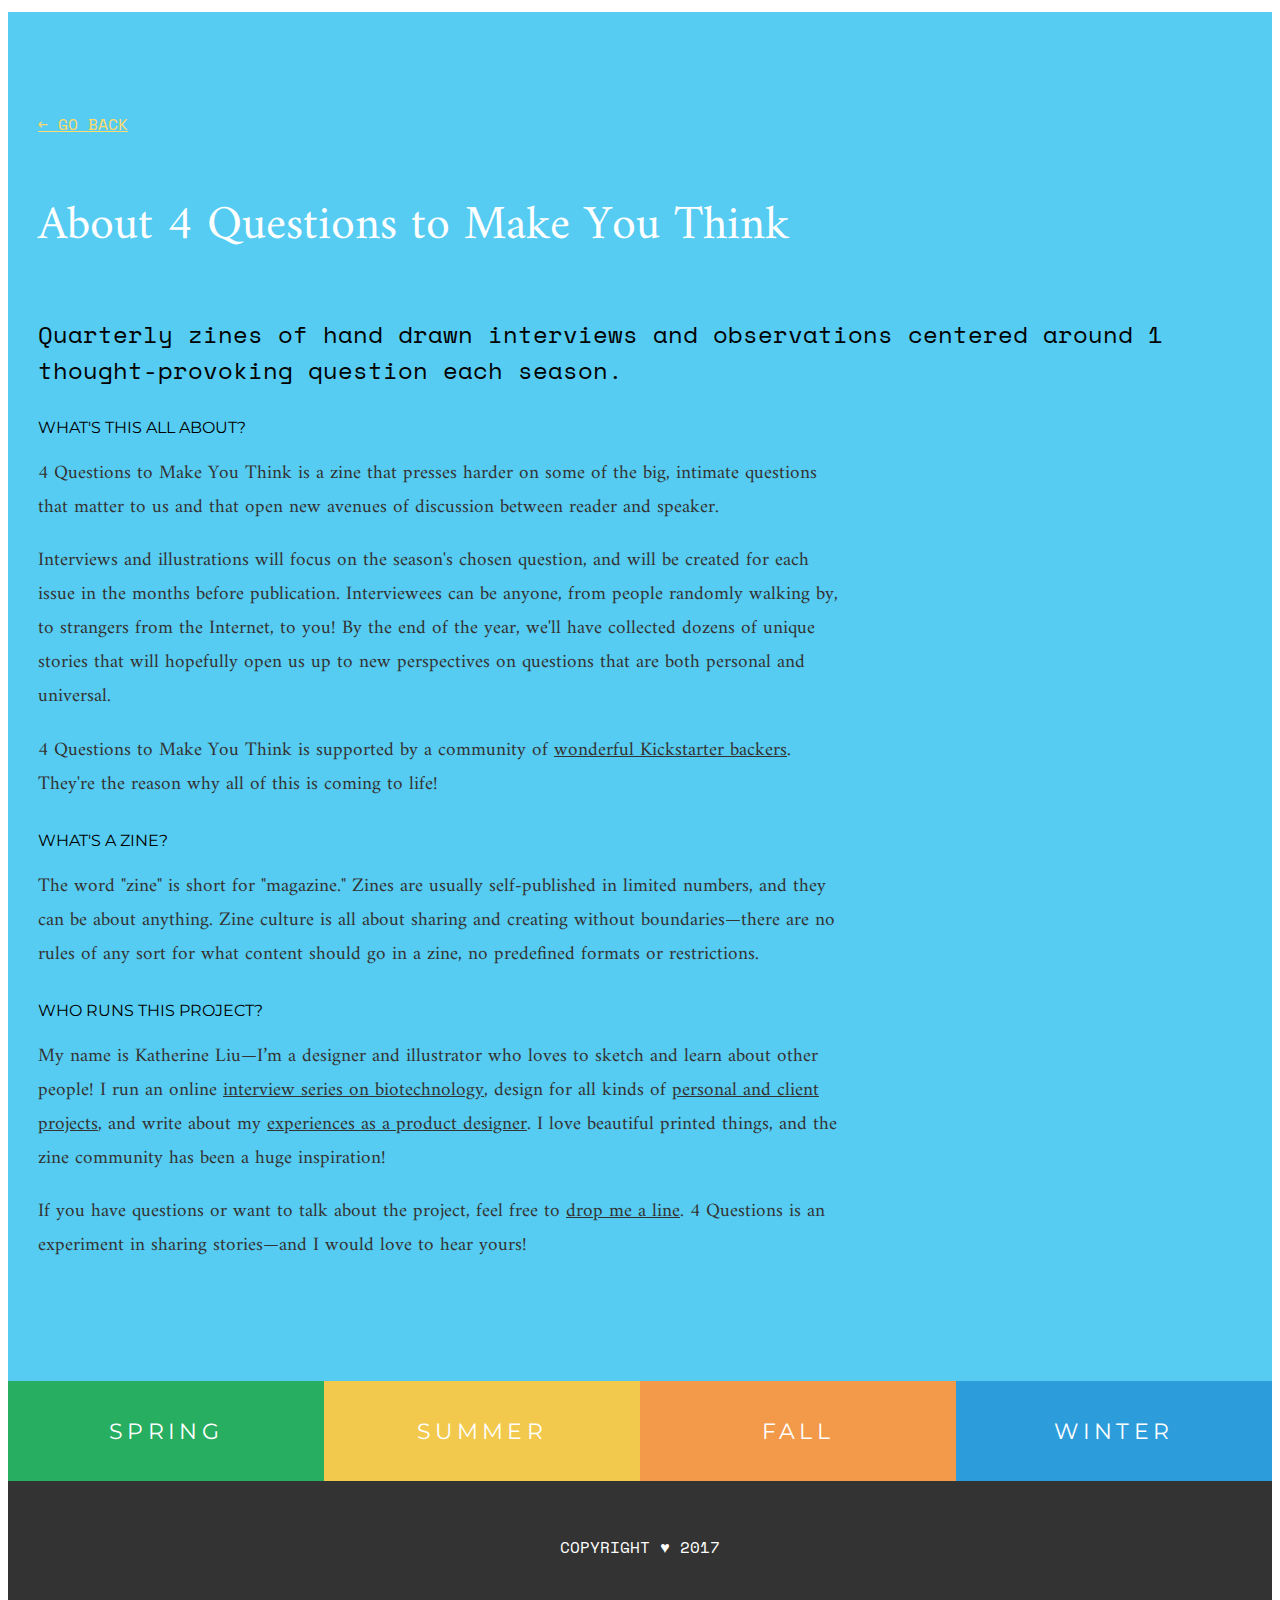
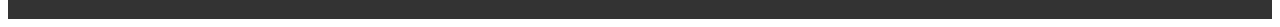
==== about.html @ 04f051bb "added fonts to other pages" ====
<!DOCTYPE html>
<html lang="en">

<head>

    <meta charset="utf-8">
    <meta http-equiv="X-UA-Compatible" content="IE=edge">
    <meta name="viewport" content="width=device-width, initial-scale=1">
    <meta name="description" content="">
    <meta name="author" content="">

    <title>4 Questions</title>

    <!-- Bootstrap Core CSS -->
    <link href="css/bootstrap.css" rel="stylesheet">

    <!-- Custom CSS -->
    <link href="css/full-width-pics.css" rel="stylesheet">

    <link href="https://fonts.googleapis.com/css?family=Amiri" rel="stylesheet">
    <link href="https://fonts.googleapis.com/css?family=Space+Mono" rel="stylesheet">
    <link href="https://fonts.googleapis.com/css?family=Montserrat:600" rel="stylesheet">
    
    <link href="css/custom.css" rel="stylesheet" type="text/css">

    <!-- HTML5 Shim and Respond.js IE8 support of HTML5 elements and media queries -->
    <!-- WARNING: Respond.js doesn't work if you view the page via file:// -->
    <!--[if lt IE 9]>
        <script src="https://oss.maxcdn.com/libs/html5shiv/3.7.0/html5shiv.js"></script>
        <script src="https://oss.maxcdn.com/libs/respond.js/1.4.2/respond.min.js"></script>
    <![endif]-->

    <link rel="shortcut icon" href="/favicon.ico" type="image/x-icon">
    <link rel="icon" href="/favicon.ico" type="image/x-icon">

</head>

<body>

    <!-- Navigation -->
    <nav class="navbar navbar-inverse navbar-fixed-top" role="navigation">
        <!-- <div class="container"> -->
            <div class="navbar-header">
                <a class="navbar-brand" id="logo" href="index.html"></a>
            </div>
        <!-- </div> -->
    </nav>

    <!-- Explainer -->
    <section class=about-section-backing>
        <div class="container">
            <div class="row">
                <div class="col-md-12" class="explainer-section">
                    <a href="index.html" class="go-back-link">&#8592; Go back</a>
                    <p class="explainer-section">About 4 Questions to Make You Think</p>
                    <p class="explainer-section-sub">Quarterly zines of hand drawn interviews and observations centered around 1 thought-provoking question each season.</p>

                    <p class="about-text-header">What's this all about?</p>
                    <p class="about-text">4 Questions to Make You Think is a zine that presses harder on some of the big, intimate questions that matter to us and that open new avenues of discussion between reader and speaker.</p>
                    <p class="about-text">Interviews and illustrations will focus on the season's chosen question, and will be created for each issue in the months before publication. Interviewees can be anyone, from people randomly walking by, to strangers from the Internet, to you! By the end of the year, we'll have collected dozens of unique stories that will hopefully open us up to new perspectives on questions that are both personal and universal.</p>
                    <p class="about-text">4 Questions to Make You Think is supported by a community of <a href="https://www.kickstarter.com/projects/46954895/4-questions-to-make-you-think-a-hand-drawn-quarter" target="_blank">wonderful Kickstarter backers</a>. They're the reason why all of this is coming to life!</p>
                    <p></p>

                    <p class="about-text-header">What's a zine?</p>
                    <p class="about-text">The word "zine" is short for "magazine." Zines are usually self-published in limited numbers, and they can be about anything. Zine culture is all about sharing and creating without boundaries—there are no rules of any sort for what content should go in a zine, no predefined formats or restrictions.</p>
                    <p></p>

                    <p class="about-text-header">Who runs this project?</p>
                    <p class="about-text">My name is Katherine Liu—I’m a designer and illustrator who loves to sketch and learn about other people! I run an online <a href="http://bioinnovate.co" target="_blank">interview series on biotechnology</a>, design for all kinds of <a href="http://katherineliu.me" target="_blank">personal and client projects</a>, and write about my <a href="http://medium.com/@tokatherineliu" target="_blank">experiences as a product designer</a>. I love beautiful printed things, and the zine community has been a huge inspiration!</p>

                    <p class="about-text">If you have questions or want to talk about the project, feel free to <a href="mailto:4questionszine@gmail.com" target="_top">drop me a line</a>. 4 Questions is an experiment in sharing stories—and I would love to hear yours!</p>
                </div>
            </div>
            <!-- <div class="row" style="margin-top: 50px">
                <div class="col-md-6"></div>
                <div class="col-md-3">
                    <p class="quarter-question-heading">Spring 2017</p>
                    <p class="quarter-question">What makes you happy?</p>
                </div>
                <div class="col-md-3">
                    <p class="quarter-question-heading">Summer 2017</p>
                    <p class="quarter-question">What are your irrational habits?</p>
                </div>
            </div>
            <div class="row" style="margin-top: 10px">
                <div class="col-md-6"></div>
                <div class="col-md-3">
                    <p class="quarter-question-heading">Fall 2017</p>
                    <p class="quarter-question">How do you deal with loneliness?</p>
                </div>
                <div class="col-md-3">
                    <p class="quarter-question-heading">Winter 2017</p>
                    <p class="quarter-question">Who is your hero?</p>
                </div>
            </div> -->
        </div>
    </section>

    <div class="button-container">
        <div class="button" id="spring-button" onclick="window.location='springzine.html';">
            <p class="season-heading season">Spring</p>
            <p class="season-heading coming-soon">Preview now</p>
        </div>
        <div class="button" id="summer-button">
            <p class="season-heading season">Summer</p>
            <p class="season-heading coming-soon">Coming soon</p>
        </div>
        <div class="button" id="fall-button">
            <p class="season-heading season">Fall</p>
            <p class="season-heading coming-soon">Coming soon</p>
        </div>
        <div class="button" id="winter-button">
            <p class="season-heading season">Winter</p>
            <p class="season-heading coming-soon">Coming soon</p>
        </div>
    </div>
    <!-- </section> -->

    <!-- Footer -->
    <div class="footer">
        <p style="color: white;">Copyright &hearts; 2017</p>
    </div>

    <!-- jQuery -->
    <script src="js/jquery.js"></script>

    <!-- Bootstrap Core JavaScript -->
    <script src="js/bootstrap.min.js"></script>

</body>

</html>
---- css/custom.css ----
.button-container {
	width: 100%;
	height: 100px;
	background: black;
	display: flex;
	position: relative;
}

.button-container .button {
	height: 100px;
	flex: 1;
	flex-direction: row;
	-webkit-flex-direction: row;
	cursor: pointer;
	display: flex;
	position: relative;
}

.button-container .button .season-heading.coming-soon {
	display: none;
}

.button-container .button:hover .season-heading.coming-soon {
	display: block;
}

.button-container .button:hover .season-heading.season {
	display: none;
}

@media (max-width: 700px) {
	.button-container {
		display: block;
		height: 600px;
	}

	.button-container .button {
		width: 100%;
		height: 150px;
		margin-top: 0;
		margin-bottom: 0;
	}
}

.footer {
	width: 100%;
	background: #333333;
	height: 100px;
	display: block;
	position: relative;
	color: #fff;
	font-family: 'Space Mono';
	text-transform: uppercase;
	text-align: center;
	padding-top: 38px;
}

#logo {
	/*margin-left: 40px;*/
  width: 100%;
  display: block;
  height: auto;
	margin-top: 12px;
  margin-bottom: 8px;
}

.feature {
  display: flex;
  /*height: 500px;*/
}

.feature-article {
  background-color: #efefef;
  width: 100%;
  height: 100%;
  flex: 7;
  padding-bottom: 100px;
}

.feature-img {
  max-width: 100%;
  flex: 5;
  background: url(../assets/hand.png);
  background-size: auto 100%;
  background-repeat: no-repeat;
  background-position: center;
  /*border: 10px solid #333;*/
}

.feature-article-quote {
  font-family: 'Space Mono';
  font-size: 2em;
  margin-left: 80px;
  margin-right: 150px;
  margin-top: 80px;
}

.feature-article-header {
  font-family: Montserrat;
  margin-left: 80px;
  margin-right: 150px;
  margin-top: 20px;
  margin-bottom: 50px;
}

.feature-article-text {
  font-family: Amiri;
  font-size: 1.2em;
  margin-left: 80px;
  margin-right: 90px;
  /*width: 550px;*/
}

.about-text {
  font-family: Amiri;
  font-size: 1.2em;
  color: #333;
  max-width: 800px;
}

.about-text a {
  /*color: #FFDB6C;*/
  color: #333;
  text-decoration: underline;
}

.about-text a:hover {
  color: #FFDB6C;
}

.about-text-header {
  font-family: Montserrat;
  margin-top: 30px;
  /*color: #fff;*/
  text-transform: uppercase;
}

.go-back-link {
  font-family: 'Space Mono';
  text-transform: uppercase;
  color: #FFDB6C;
  cursor: pointer;
}

.go-back-link:hover {
  color: #333;
}

@media (max-width: 700px) {
	.feature-article-quote {
	  font-size: 1.4em;
	  margin-left: 40px;
	  margin-right: 30px;
	  margin-top: 60px;
	}

	.feature-article-header {
		margin-left: 40px;
		margin-top: 14px;
		margin-bottom: 30px;
		margin-right: 30px;
	}

	.feature-article-text {
	  display: none;
	}

	.feature-article {
	  flex: 11;
	  padding-bottom: 30px;
	}

	.feature-img {
	  max-width: 100%;
	  flex: 1;
	}

	#logo {
		margin-left: 30px;
	}
}

.explainer-section {
  font-size: 300%;
  font-family: Amiri;
  color: #fff;
  padding: 0px;
}

.explainer-section-sub {
  font-family: 'Space Mono';
  font-size: 150%;
  margin-bottom: 20px;
}

.explainer-section-backing {
  background-color: #EB5757;
  /*background-color: #efefef;*/
  padding-top: 100px;
  padding-bottom: 100px;
  padding-left: 30px;
  padding-right: 30px;
}

.about-section-backing {
  /*background-color: #EB5757;*/
  background-color: #56CCF2;
  padding-top: 100px;
  padding-bottom: 100px;
  padding-left: 30px;
  padding-right: 30px;
}

.quarter-question {
  font-family: Amiri;
  color: #000;
  font-size: 140%;
  line-height: 120%;
  padding-right: 5px;
}

.quarter-question-heading {
  font-family: 'Space Mono';
  color: #fff;
}

.learn-more-link {
  font-family: 'Space Mono';
  text-transform: uppercase;
  color: #FFDB6C;
  cursor: pointer;
}

.learn-more-link:hover {
  color: #333;
}

/*.season-button {
  max-width: 100%;
  height: 400px;
}*/

#spring-button {
  background-color: #27AE60;
}

#summer-button {
  background-color: #F2C94C;
}

#fall-button {
  background-color: #F2994A;
}

#winter-button {
  background-color: #2D9CDB;
}

.season-heading {
  font-family: 'Montserrat';
  color: #fff;
  font-size: 140%;
  text-transform: uppercase;
  letter-spacing: 0.2em;
  /*font-weight: 600;*/
  text-align: center;
  margin: auto;
}

.season-heading.coming-soon {
  /*letter-spacing: 0;*/
  letter-spacing: 0.1em;
}

#my-navbar {
  background-color: #F2C94C;
  width: 600px;
  height: 100px;
  margin-top: 0;
}

.zine-page-header {
  font-family: Montserrat;
  text-align: center;
  font-size: 1.6em;
  margin-top: 40px;
}

.zine-page-description {
  font-family: 'Space Mono';
  font-size: 120%;
  max-width: 70%;
  margin: 0 auto;
  margin-bottom: 40px;
  text-align: center;
}

.zine-section-backing {
  background-color: #fff;
}

.zine-pic {
  max-width: 80%;
  display: block;
  margin: auto;
  margin-top: 50px;
  margin-bottom: 50px;
}

.zine-order-button-link-wrapper {
  margin: 0 auto;
  /*display: block;*/
  text-align: center;
}

.zine-order-button {
  width: 100%;
  text-align: center;
  display: inline;
  border: none;
  height: 100px;
  padding-left: 90px;
  padding-right: 90px;
  font-family: Montserrat;
  text-transform: uppercase;
  font-size: 1.2em;
  letter-spacing: 0.2em;
  color: #fff;
}

.zine-order-button:focus {
  outline: none;
}

#zine-spring-order-button {
  background-color: #27AE60;
  text-decoration: none;
}

#zine-spring-order-button:hover {
  background-color: #219653;
  text-decoration: underline;
}
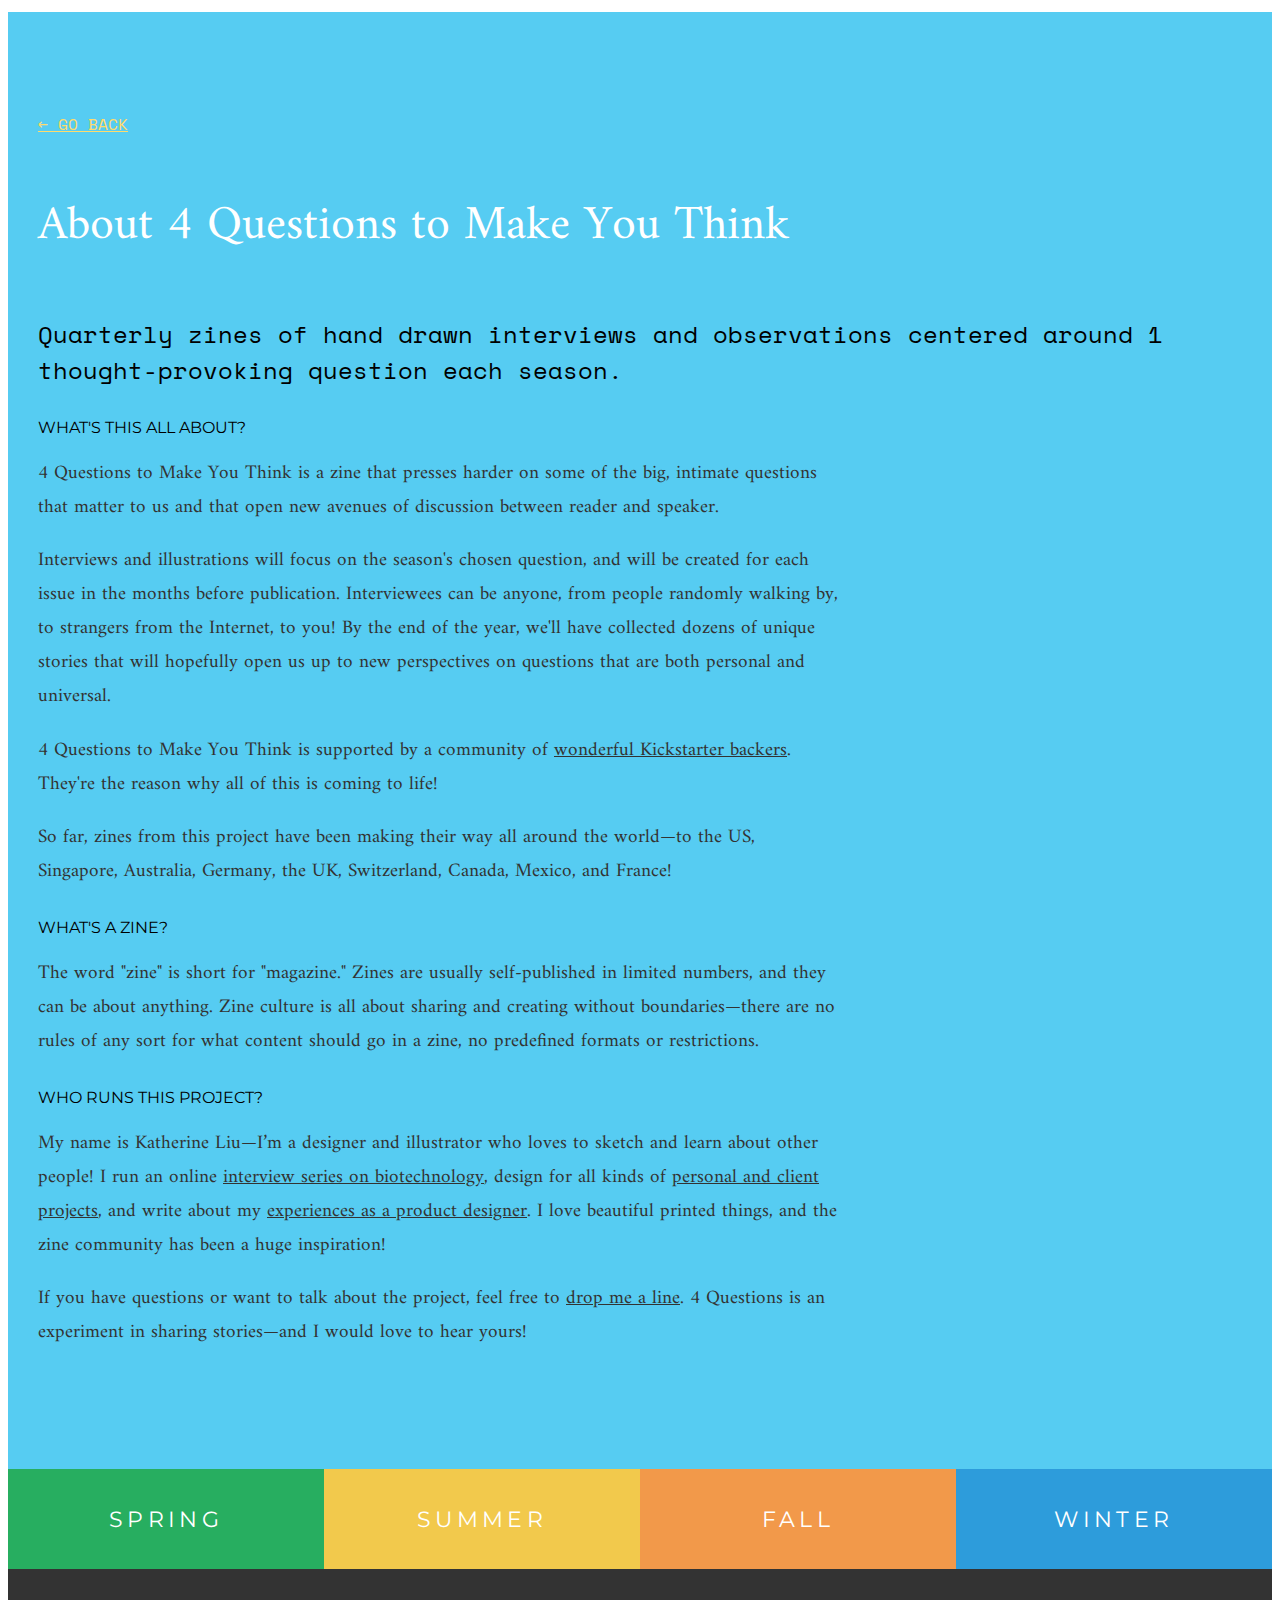
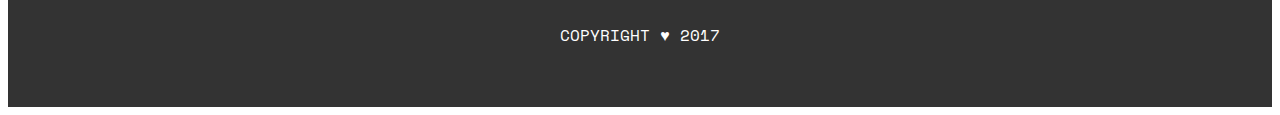
==== commit 1c82442a: "added places" ====
--- a/about.html
+++ b/about.html
@@ -59,6 +59,7 @@
                     <p class="about-text">4 Questions to Make You Think is a zine that presses harder on some of the big, intimate questions that matter to us and that open new avenues of discussion between reader and speaker.</p>
                     <p class="about-text">Interviews and illustrations will focus on the season's chosen question, and will be created for each issue in the months before publication. Interviewees can be anyone, from people randomly walking by, to strangers from the Internet, to you! By the end of the year, we'll have collected dozens of unique stories that will hopefully open us up to new perspectives on questions that are both personal and universal.</p>
                     <p class="about-text">4 Questions to Make You Think is supported by a community of <a href="https://www.kickstarter.com/projects/46954895/4-questions-to-make-you-think-a-hand-drawn-quarter" target="_blank">wonderful Kickstarter backers</a>. They're the reason why all of this is coming to life!</p>
+                    <p class="about-text">So far, zines from this project have been making their way all around the world—to the US, Singapore, Australia, Germany, the UK, Switzerland, Canada, Mexico, and France!</p>
                     <p></p>
 
                     <p class="about-text-header">What's a zine?</p>
